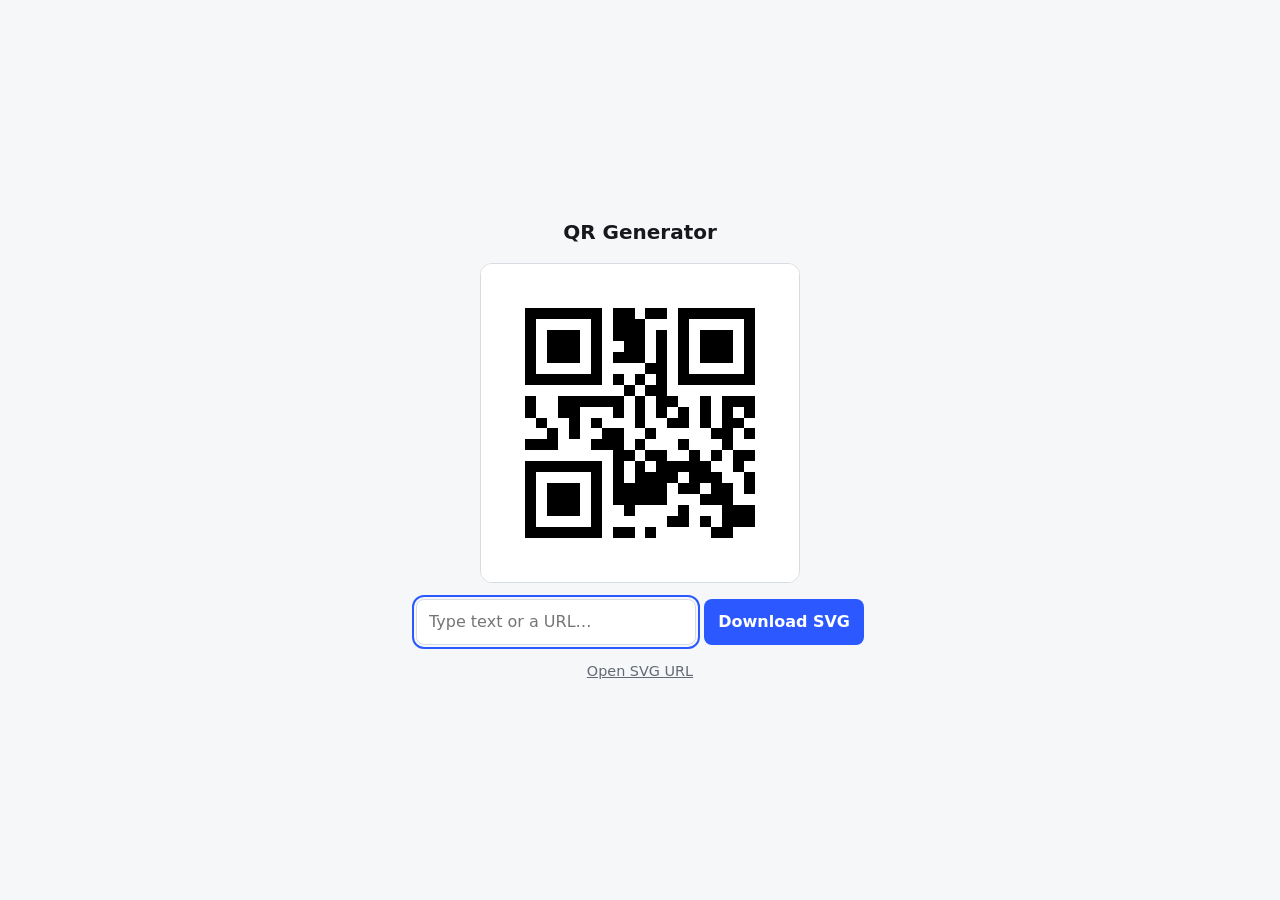
==== index.html @ 349d0437 "Add static QR code generator with shareable URL, SVG download and /svg route The /svg route is serve" ====
<!doctype html>
<html lang="en">
<head>
  <meta charset="utf-8">
  <meta name="viewport" content="width=device-width, initial-scale=1">
  <title>QR Generator</title>
  <meta name="description" content="Type text, get a QR code. Shareable URL and SVG download.">
  <link rel="stylesheet" href="style.css">
</head>
<body>
  <main>
    <h1>QR Generator</h1>

    <div id="qr" class="qr" role="img" aria-label="QR code"></div>
    <p id="error" class="error" hidden></p>

    <form id="form" class="controls" autocomplete="off">
      <label for="text" class="sr-only">Text or URL to encode</label>
      <input id="text" name="t" type="text" placeholder="Type text or a URL…" autofocus spellcheck="false">
      <button id="download" type="button">Download SVG</button>
    </form>

    <p class="links">
      <a id="svg-link" href="svg/" target="_blank" rel="noopener">Open SVG URL</a>
    </p>
  </main>

  <script src="vendor/qrcode.js"></script>
  <script src="qr.js"></script>
  <script src="app.js"></script>
</body>
</html>
---- style.css ----
:root {
  --bg: #f6f7f9;
  --fg: #16181d;
  --muted: #646a75;
  --card: #ffffff;
  --border: #d7dbe2;
  --accent: #2b59ff;
  --accent-fg: #ffffff;
  --error: #c62828;
  color-scheme: light dark;
}

@media (prefers-color-scheme: dark) {
  :root {
    --bg: #111317;
    --fg: #eceef2;
    --muted: #9aa1ad;
    --card: #1b1e24;
    --border: #2e333c;
    --accent: #6d8bff;
    --accent-fg: #0b0d12;
    --error: #ff6b6b;
  }
}

* { box-sizing: border-box; }

body {
  margin: 0;
  min-height: 100vh;
  display: grid;
  place-items: center;
  background: var(--bg);
  color: var(--fg);
  font: 16px/1.5 system-ui, -apple-system, "Segoe UI", Roboto, sans-serif;
}

main {
  width: 100%;
  max-width: 480px;
  padding: 24px 16px;
  display: flex;
  flex-direction: column;
  align-items: center;
  gap: 16px;
}

h1 {
  margin: 0;
  font-size: 1.25rem;
  font-weight: 600;
}

/* QR stays black on white in both themes so it always scans. */
.qr {
  width: 100%;
  max-width: 320px;
  aspect-ratio: 1;
  background: #fff;
  border: 1px solid var(--border);
  border-radius: 12px;
  overflow: hidden;
}

.qr svg {
  display: block;
  width: 100%;
  height: 100%;
}

.controls {
  width: 100%;
  display: flex;
  gap: 8px;
}

input {
  flex: 1;
  min-width: 0;
  padding: 10px 12px;
  font: inherit;
  color: var(--fg);
  background: var(--card);
  border: 1px solid var(--border);
  border-radius: 8px;
}

input:focus-visible,
button:focus-visible {
  outline: 2px solid var(--accent);
  outline-offset: 2px;
}

button {
  padding: 10px 14px;
  font: inherit;
  font-weight: 600;
  color: var(--accent-fg);
  background: var(--accent);
  border: 0;
  border-radius: 8px;
  cursor: pointer;
  white-space: nowrap;
}

button:disabled {
  opacity: 0.5;
  cursor: not-allowed;
}

@media (max-width: 400px) {
  .controls { flex-direction: column; }
}

.error {
  margin: 0;
  color: var(--error);
  font-size: 0.9rem;
}

.links {
  margin: 0;
  font-size: 0.9rem;
}

.links a { color: var(--muted); }

.sr-only {
  position: absolute;
  width: 1px;
  height: 1px;
  overflow: hidden;
  clip: rect(0 0 0 0);
  white-space: nowrap;
}
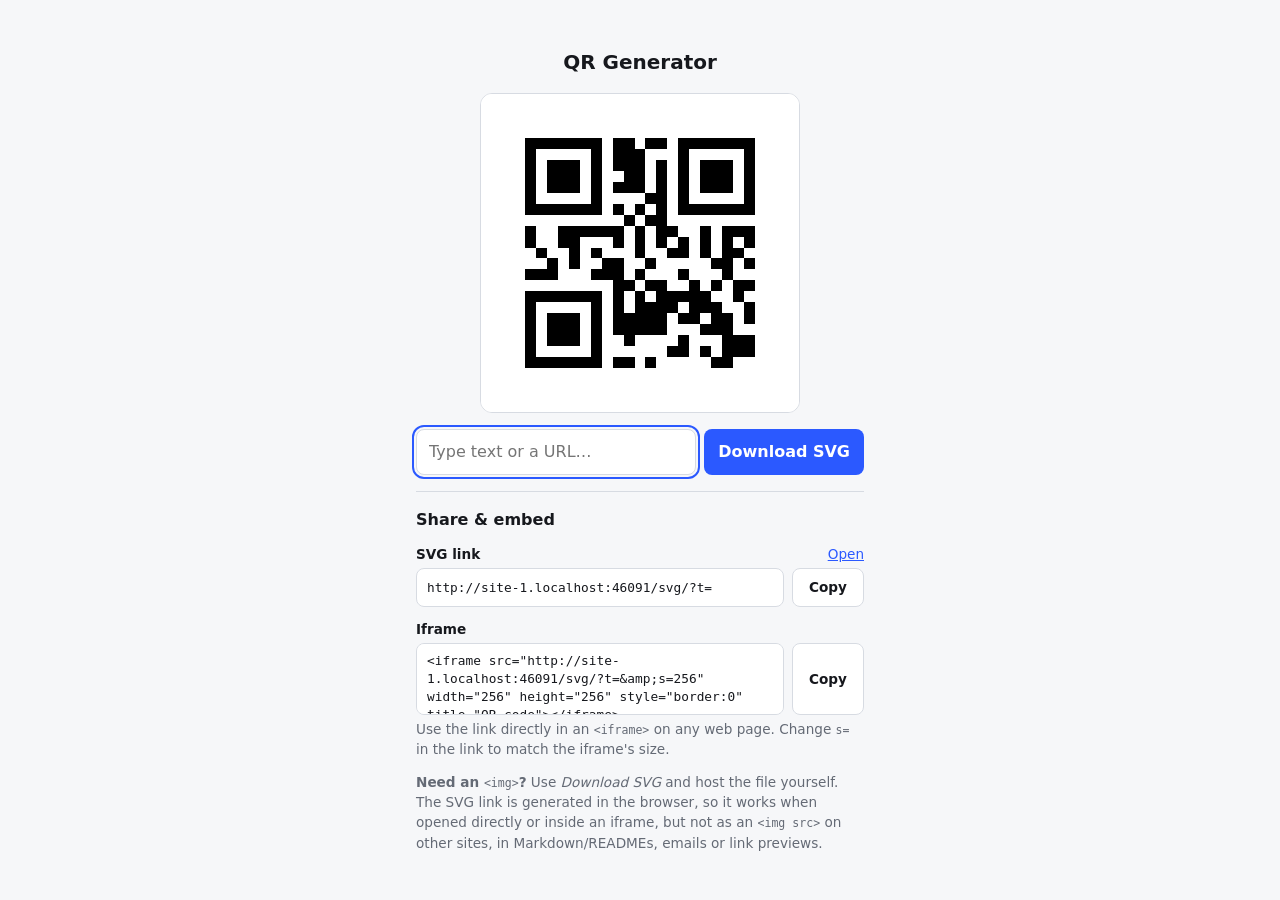
==== commit c439a2b8: "Add share & embed section with SVG link, iframe snippet and img guidance Co-Authored-By: Claude Opus" ====
--- a/index.html
+++ b/index.html
@@ -20,9 +20,38 @@
       <button id="download" type="button">Download SVG</button>
     </form>
 
-    <p class="links">
-      <a id="svg-link" href="svg/" target="_blank" rel="noopener">Open SVG URL</a>
-    </p>
+    <section class="embed" aria-labelledby="embed-title">
+      <h2 id="embed-title">Share &amp; embed</h2>
+
+      <div class="field">
+        <div class="field-head">
+          <label for="svg-url">SVG link</label>
+          <a id="svg-link" href="svg/" target="_blank" rel="noopener">Open</a>
+        </div>
+        <div class="copy-row">
+          <input id="svg-url" type="text" readonly>
+          <button type="button" class="secondary" data-copy="svg-url">Copy</button>
+        </div>
+      </div>
+
+      <div class="field">
+        <div class="field-head">
+          <label for="iframe-code">Iframe</label>
+        </div>
+        <div class="copy-row">
+          <textarea id="iframe-code" rows="3" readonly></textarea>
+          <button type="button" class="secondary" data-copy="iframe-code">Copy</button>
+        </div>
+        <p class="hint">Use the link directly in an <code>&lt;iframe&gt;</code> on any web page. Change <code>s=</code> in the link to match the iframe's size.</p>
+      </div>
+
+      <p class="hint">
+        <strong>Need an <code>&lt;img&gt;</code>?</strong>
+        Use <em>Download SVG</em> and host the file yourself. The SVG link is generated in the
+        browser, so it works when opened directly or inside an iframe, but not as an
+        <code>&lt;img src&gt;</code> on other sites, in Markdown/READMEs, emails or link previews.
+      </p>
+    </section>
   </main>
 
   <script src="vendor/qrcode.js"></script>
--- a/style.css
+++ b/style.css
@@ -118,12 +118,76 @@
   font-size: 0.9rem;
 }
 
-.links {
-  margin: 0;
-  font-size: 0.9rem;
+.embed {
+  width: 100%;
+  display: flex;
+  flex-direction: column;
+  gap: 12px;
+  padding-top: 16px;
+  border-top: 1px solid var(--border);
 }
 
-.links a { color: var(--muted); }
+h2 {
+  margin: 0;
+  font-size: 1rem;
+  font-weight: 600;
+}
+
+.field {
+  display: flex;
+  flex-direction: column;
+  gap: 4px;
+}
+
+.field-head {
+  display: flex;
+  justify-content: space-between;
+  align-items: baseline;
+  font-size: 0.85rem;
+  font-weight: 600;
+}
+
+.field-head a { color: var(--accent); font-weight: 500; }
+
+.copy-row {
+  display: flex;
+  gap: 8px;
+  align-items: stretch;
+}
+
+.copy-row input,
+textarea {
+  flex: 1;
+  min-width: 0;
+  padding: 8px 10px;
+  font: 0.8rem/1.4 ui-monospace, SFMono-Regular, Menlo, Consolas, monospace;
+  color: var(--fg);
+  background: var(--card);
+  border: 1px solid var(--border);
+  border-radius: 8px;
+  resize: none;
+}
+
+textarea:focus-visible { outline: 2px solid var(--accent); outline-offset: 2px; }
+
+button.secondary {
+  padding: 8px 12px;
+  font-size: 0.85rem;
+  color: var(--fg);
+  background: var(--card);
+  border: 1px solid var(--border);
+  min-width: 72px;
+}
+
+.hint {
+  margin: 0;
+  font-size: 0.85rem;
+  color: var(--muted);
+}
+
+code {
+  font: 0.85em ui-monospace, SFMono-Regular, Menlo, Consolas, monospace;
+}
 
 .sr-only {
   position: absolute;
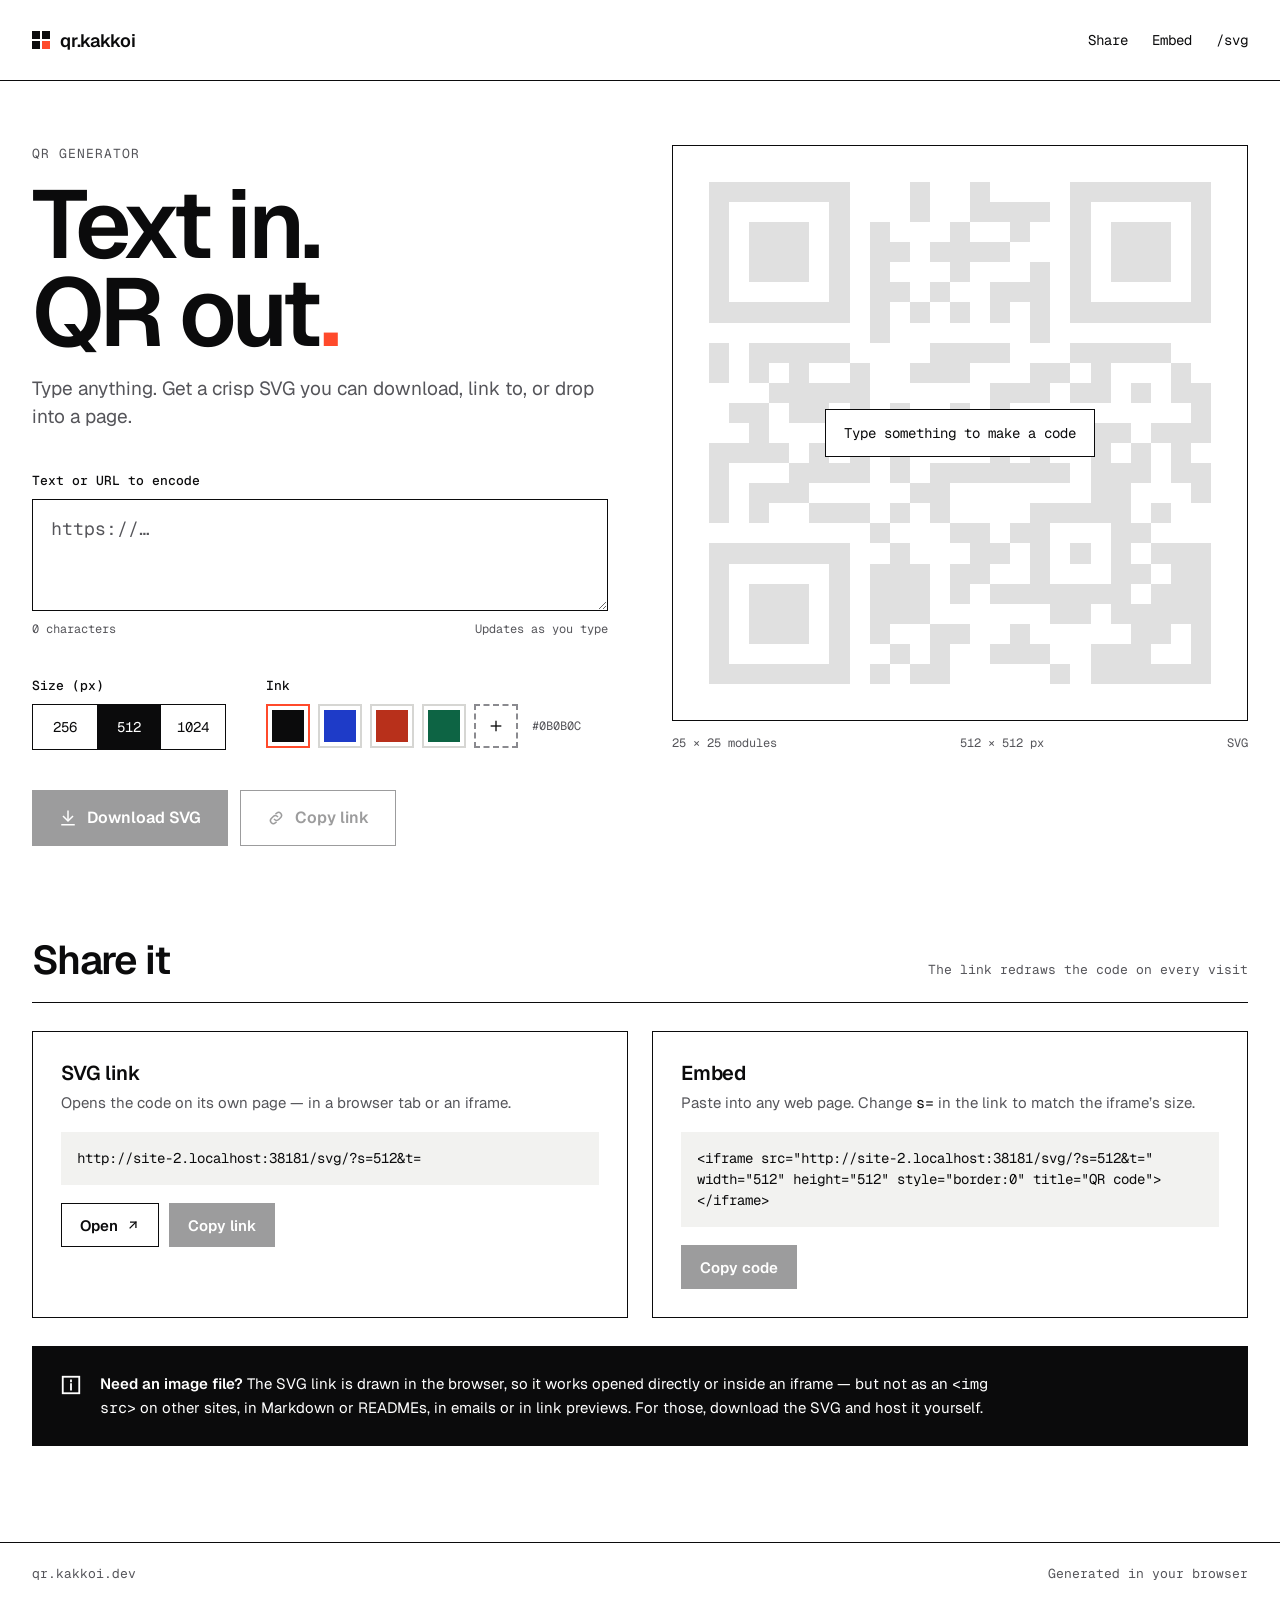
==== commit 549f3b27: "Redesign generator and /svg route per qr.kakkoi.dev spec - Swiss/brutalist layout with Geist fonts a" ====
--- a/index.html
+++ b/index.html
@@ -3,56 +3,161 @@
 <head>
   <meta charset="utf-8">
   <meta name="viewport" content="width=device-width, initial-scale=1">
-  <title>QR Generator</title>
-  <meta name="description" content="Type text, get a QR code. Shareable URL and SVG download.">
+  <title>QR Generator — qr.kakkoi.dev</title>
+  <meta name="description" content="Quickly generate QR codes, with shareable links and SVG downloads.">
+  <link rel="preconnect" href="https://fonts.googleapis.com">
+  <link rel="preconnect" href="https://fonts.gstatic.com" crossorigin>
+  <link rel="stylesheet" href="https://fonts.googleapis.com/css2?family=Geist:wght@400;500;600&family=Geist+Mono:wght@400;500&display=swap">
+  <link rel="stylesheet" href="tokens.css">
   <link rel="stylesheet" href="style.css">
 </head>
 <body>
-  <main>
-    <h1>QR Generator</h1>
+  <div class="page" id="top">
+    <div class="rule-bottom">
+      <header class="container header">
+        <a href="#top" class="brand">
+          <span class="logo" aria-hidden="true"><span></span><span></span><span></span><span></span></span>
+          <span>qr.kakkoi</span>
+        </a>
+        <nav aria-label="Sections" class="nav desktop-only">
+          <a href="#share">Share</a>
+          <a href="#embed">Embed</a>
+          <a href="svg/">/svg</a>
+        </nav>
+        <a href="#share" class="nav-mobile mobile-only">Share &amp; embed</a>
+      </header>
+    </div>
 
-    <div id="qr" class="qr" role="img" aria-label="QR code"></div>
-    <p id="error" class="error" hidden></p>
+    <main class="container main">
+      <section class="hero" aria-label="Generator">
+        <div class="hero-main">
+          <div class="intro">
+            <p class="eyebrow">QR Generator</p>
+            <h1>Text in.<br>QR out<span class="accent">.</span></h1>
+            <p class="lead desktop-only">Type anything. Get a crisp SVG you can download, link to, or drop into a page.</p>
+          </div>
 
-    <form id="form" class="controls" autocomplete="off">
-      <label for="text" class="sr-only">Text or URL to encode</label>
-      <input id="text" name="t" type="text" placeholder="Type text or a URL…" autofocus spellcheck="false">
-      <button id="download" type="button">Download SVG</button>
-    </form>
+          <div class="field">
+            <label for="qr-text" class="label">Text or URL to encode</label>
+            <textarea id="qr-text" rows="3" placeholder="https://…" spellcheck="false" autocomplete="off"></textarea>
+            <div class="meta">
+              <span><span id="char-count">0</span> characters</span>
+              <span class="desktop-only">Updates as you type</span>
+            </div>
+          </div>
 
-    <section class="embed" aria-labelledby="embed-title">
-      <h2 id="embed-title">Share &amp; embed</h2>
+          <div class="options">
+            <fieldset>
+              <legend class="label">Size (px)</legend>
+              <div class="segmented" id="sizes"></div>
+            </fieldset>
+            <fieldset>
+              <legend class="label">Ink</legend>
+              <div class="swatches" id="inks">
+                <label class="swatch swatch-custom" id="custom-swatch">
+                  <span class="swatch-fill">
+                    <svg viewBox="0 0 24 24" aria-hidden="true"><path d="M12 5v14"/><path d="M5 12h14"/></svg>
+                  </span>
+                  <input type="color" id="custom-ink" aria-label="Pick any ink color">
+                </label>
+                <span class="ink-hex" id="ink-hex">#0B0B0C</span>
+              </div>
+              <p class="ink-warning" id="ink-warning" hidden>Light colours may not scan reliably.</p>
+            </fieldset>
+          </div>
 
-      <div class="field">
-        <div class="field-head">
-          <label for="svg-url">SVG link</label>
-          <a id="svg-link" href="svg/" target="_blank" rel="noopener">Open</a>
+          <div class="actions desktop-only">
+            <button type="button" class="btn btn-primary btn-lg" data-action="download">
+              <svg class="icon" viewBox="0 0 24 24" aria-hidden="true"><path d="M12 3v12"/><path d="M6 10l6 6 6-6"/><path d="M4 21h16"/></svg>
+              Download SVG
+            </button>
+            <button type="button" class="btn btn-outline btn-lg" data-copy="link">
+              <svg class="icon" viewBox="0 0 24 24" aria-hidden="true"><path d="M10 14a4 4 0 0 0 5.6 0l3-3a4 4 0 0 0-5.6-5.6l-1 1"/><path d="M14 10a4 4 0 0 0-5.6 0l-3 3a4 4 0 0 0 5.6 5.6l1-1"/></svg>
+              <span data-label="Copy link">Copy link</span>
+            </button>
+          </div>
         </div>
-        <div class="copy-row">
-          <input id="svg-url" type="text" readonly>
-          <button type="button" class="secondary" data-copy="svg-url">Copy</button>
+
+        <figure class="preview">
+          <div class="preview-frame">
+            <div class="preview-qr" id="preview"></div>
+            <div class="preview-overlay" id="preview-overlay" hidden>
+              <p class="pill" id="preview-message">Type something to make a code</p>
+            </div>
+          </div>
+          <figcaption class="caption">
+            <span><span class="modules">0</span> × <span class="modules">0</span> modules</span>
+            <span class="desktop-only"><span class="px">512</span> × <span class="px">512</span> px</span>
+            <span class="desktop-only">SVG</span>
+            <span class="mobile-only"><span class="px">512</span> px · SVG</span>
+          </figcaption>
+        </figure>
+      </section>
+
+      <section id="share" class="share" aria-labelledby="share-title">
+        <div class="share-head">
+          <h2 id="share-title">Share it</h2>
+          <p class="desktop-only">The link redraws the code on every visit</p>
         </div>
-      </div>
 
-      <div class="field">
-        <div class="field-head">
-          <label for="iframe-code">Iframe</label>
+        <div class="cards">
+          <div class="card">
+            <div class="card-head">
+              <h3>SVG link</h3>
+              <p>Opens the code on its own page — in a browser tab or an iframe.</p>
+            </div>
+            <code class="codebox" id="link-code"></code>
+            <div class="card-actions card-actions-pair">
+              <a class="btn btn-outline btn-md" id="open-link" href="svg/" target="_blank" rel="noopener">
+                Open
+                <svg class="icon icon-sm" viewBox="0 0 24 24" aria-hidden="true"><path d="M7 17L17 7"/><path d="M8 7h9v9"/></svg>
+              </a>
+              <button type="button" class="btn btn-primary btn-md" data-copy="link">
+                <span data-label="Copy link" data-label-mobile="Copy">Copy link</span>
+              </button>
+            </div>
+          </div>
+
+          <div class="card" id="embed">
+            <div class="card-head">
+              <h3>Embed</h3>
+              <p>Paste into any web page. Change <code>s=</code> in the link to match the iframe’s size.</p>
+            </div>
+            <code class="codebox" id="embed-code"></code>
+            <div class="card-actions">
+              <button type="button" class="btn btn-primary btn-md btn-block-mobile" data-copy="embed">
+                <span data-label="Copy code">Copy code</span>
+              </button>
+            </div>
+          </div>
         </div>
-        <div class="copy-row">
-          <textarea id="iframe-code" rows="3" readonly></textarea>
-          <button type="button" class="secondary" data-copy="iframe-code">Copy</button>
+
+        <div class="note">
+          <svg class="icon note-icon" viewBox="0 0 24 24" aria-hidden="true"><rect x="3" y="3" width="18" height="18"/><path d="M12 11v6"/><path d="M12 7v1"/></svg>
+          <p><strong>Need an image file?</strong> The SVG link is drawn in the browser, so it works opened directly or inside an iframe — but not as an <code>&lt;img src&gt;</code> on other sites, in Markdown or READMEs, in emails or in link previews. For those, download the SVG and host it yourself.</p>
         </div>
-        <p class="hint">Use the link directly in an <code>&lt;iframe&gt;</code> on any web page. Change <code>s=</code> in the link to match the iframe's size.</p>
-      </div>
+      </section>
+    </main>
 
-      <p class="hint">
-        <strong>Need an <code>&lt;img&gt;</code>?</strong>
-        Use <em>Download SVG</em> and host the file yourself. The SVG link is generated in the
-        browser, so it works when opened directly or inside an iframe, but not as an
-        <code>&lt;img src&gt;</code> on other sites, in Markdown/READMEs, emails or link previews.
-      </p>
-    </section>
-  </main>
+    <div class="rule-top">
+      <footer class="container footer">
+        <span>qr.kakkoi.dev</span>
+        <span>Generated in your browser</span>
+      </footer>
+    </div>
+
+    <div class="action-bar mobile-only">
+      <button type="button" class="btn btn-primary action-bar-download" data-action="download">
+        <svg class="icon" viewBox="0 0 24 24" aria-hidden="true"><path d="M12 3v12"/><path d="M6 10l6 6 6-6"/><path d="M4 21h16"/></svg>
+        Download SVG
+      </button>
+      <button type="button" class="btn btn-outline action-bar-share" data-action="share" aria-label="Share link">
+        <svg class="icon icon-md" viewBox="0 0 24 24" aria-hidden="true"><path d="M12 15V3"/><path d="M7 8l5-5 5 5"/><path d="M5 12v9h14v-9"/></svg>
+      </button>
+    </div>
+  </div>
+
+  <div class="sr-only" aria-live="polite" id="live"></div>
 
   <script src="vendor/qrcode.js"></script>
   <script src="qr.js"></script>
--- a/tokens.css
+++ b/tokens.css
@@ -0,0 +1,54 @@
+/* qr.kakkoi.dev design tokens. Fonts are loaded from the HTML. */
+
+:root {
+  /* colour */
+  --ink: #0B0B0C;
+  --paper: #FFFFFF;
+  --muted: #55555A;
+  --code-bg: #F2F2F0;
+  --hairline: #D6D6D3;
+  --dashed: #8A8A8F;
+  --accent: #FF4A2B; /* decorative only, never text on white */
+
+  /* QR ink presets */
+  --qr-black: #0B0B0C;
+  --qr-blue: #1E3BC8;
+  --qr-red: #B8301B;
+  --qr-green: #0D6444;
+
+  /* type */
+  --font-sans: "Geist", system-ui, sans-serif;
+  --font-mono: "Geist Mono", ui-monospace, monospace;
+  --fs-h1: clamp(52px, 8vw, 96px);
+  --fs-h2: 40px;
+  --fs-h3: 20px;
+  --fs-lead: 19px;
+  --fs-body: 15px;
+  --fs-label: 13px;
+  --fs-meta: 12px;
+  --fs-input: 18px;
+
+  /* shape & space */
+  --border: 1px solid var(--ink);
+  --radius: 0;
+  --container: 1280px;
+  --gutter: clamp(20px, 4vw, 32px);
+  --section-gap: clamp(56px, 8vw, 88px);
+  --tap: 44px;
+  --btn-h-primary: 56px;
+}
+
+@media (max-width: 767px) {
+  :root {
+    --fs-h1: 52px;
+    --fs-h2: 32px;
+    --fs-h3: 18px;
+    --fs-body: 14px;
+    --fs-input: 16px; /* prevents iOS zoom */
+    --gutter: 20px;
+    --tap: 48px;
+    --btn-h-primary: 52px;
+  }
+}
+
+:focus-visible { outline: 2px solid var(--ink); outline-offset: 2px; }
--- a/style.css
+++ b/style.css
@@ -1,199 +1,638 @@
-:root {
-  --bg: #f6f7f9;
-  --fg: #16181d;
-  --muted: #646a75;
-  --card: #ffffff;
-  --border: #d7dbe2;
-  --accent: #2b59ff;
-  --accent-fg: #ffffff;
-  --error: #c62828;
-  color-scheme: light dark;
-}
-
-@media (prefers-color-scheme: dark) {
-  :root {
-    --bg: #111317;
-    --fg: #eceef2;
-    --muted: #9aa1ad;
-    --card: #1b1e24;
-    --border: #2e333c;
-    --accent: #6d8bff;
-    --accent-fg: #0b0d12;
-    --error: #ff6b6b;
-  }
-}
-
-* { box-sizing: border-box; }
+/* Generator page. Tokens live in tokens.css. */
+
+*, *::before, *::after { box-sizing: border-box; }
+
+html { color-scheme: light; }
 
 body {
   margin: 0;
-  min-height: 100vh;
-  display: grid;
-  place-items: center;
-  background: var(--bg);
-  color: var(--fg);
-  font: 16px/1.5 system-ui, -apple-system, "Segoe UI", Roboto, sans-serif;
-}
-
-main {
-  width: 100%;
-  max-width: 480px;
-  padding: 24px 16px;
-  display: flex;
-  flex-direction: column;
-  align-items: center;
-  gap: 16px;
-}
-
-h1 {
-  margin: 0;
-  font-size: 1.25rem;
-  font-weight: 600;
-}
-
-/* QR stays black on white in both themes so it always scans. */
-.qr {
-  width: 100%;
-  max-width: 320px;
-  aspect-ratio: 1;
-  background: #fff;
-  border: 1px solid var(--border);
-  border-radius: 12px;
-  overflow: hidden;
-}
-
-.qr svg {
-  display: block;
-  width: 100%;
-  height: 100%;
-}
-
-.controls {
-  width: 100%;
-  display: flex;
-  gap: 8px;
-}
-
-input {
-  flex: 1;
-  min-width: 0;
-  padding: 10px 12px;
-  font: inherit;
-  color: var(--fg);
-  background: var(--card);
-  border: 1px solid var(--border);
-  border-radius: 8px;
-}
-
-input:focus-visible,
-button:focus-visible {
-  outline: 2px solid var(--accent);
-  outline-offset: 2px;
-}
-
-button {
-  padding: 10px 14px;
-  font: inherit;
-  font-weight: 600;
-  color: var(--accent-fg);
-  background: var(--accent);
-  border: 0;
-  border-radius: 8px;
-  cursor: pointer;
-  white-space: nowrap;
-}
-
-button:disabled {
-  opacity: 0.5;
-  cursor: not-allowed;
-}
-
-@media (max-width: 400px) {
-  .controls { flex-direction: column; }
-}
-
-.error {
-  margin: 0;
-  color: var(--error);
-  font-size: 0.9rem;
-}
-
-.embed {
-  width: 100%;
-  display: flex;
-  flex-direction: column;
-  gap: 12px;
-  padding-top: 16px;
-  border-top: 1px solid var(--border);
-}
-
-h2 {
-  margin: 0;
-  font-size: 1rem;
-  font-weight: 600;
-}
-
-.field {
-  display: flex;
-  flex-direction: column;
-  gap: 4px;
-}
-
-.field-head {
-  display: flex;
-  justify-content: space-between;
-  align-items: baseline;
-  font-size: 0.85rem;
-  font-weight: 600;
-}
-
-.field-head a { color: var(--accent); font-weight: 500; }
-
-.copy-row {
-  display: flex;
-  gap: 8px;
-  align-items: stretch;
-}
-
-.copy-row input,
-textarea {
-  flex: 1;
-  min-width: 0;
-  padding: 8px 10px;
-  font: 0.8rem/1.4 ui-monospace, SFMono-Regular, Menlo, Consolas, monospace;
-  color: var(--fg);
-  background: var(--card);
-  border: 1px solid var(--border);
-  border-radius: 8px;
-  resize: none;
-}
-
-textarea:focus-visible { outline: 2px solid var(--accent); outline-offset: 2px; }
-
-button.secondary {
-  padding: 8px 12px;
-  font-size: 0.85rem;
-  color: var(--fg);
-  background: var(--card);
-  border: 1px solid var(--border);
-  min-width: 72px;
-}
-
-.hint {
-  margin: 0;
-  font-size: 0.85rem;
-  color: var(--muted);
-}
-
-code {
-  font: 0.85em ui-monospace, SFMono-Regular, Menlo, Consolas, monospace;
-}
+  background: var(--paper);
+  color: var(--ink);
+  font-family: var(--font-sans);
+  -webkit-font-smoothing: antialiased;
+}
+
+a { color: var(--ink); }
+a:hover { color: var(--muted); }
+
+h1, h2, h3, p, figure { margin: 0; }
+
+code { font-family: var(--font-mono); }
+
+button, input, textarea { font: inherit; color: inherit; border-radius: 0; }
+
+button { cursor: pointer; }
+
+.icon {
+  width: 18px;
+  height: 18px;
+  flex-shrink: 0;
+  fill: none;
+  stroke: currentColor;
+  stroke-width: 2;
+  stroke-linecap: square;
+}
+.icon-sm { width: 14px; height: 14px; stroke-width: 2.2; }
+.icon-md { width: 20px; height: 20px; }
 
 .sr-only {
   position: absolute;
   width: 1px;
   height: 1px;
+  margin: -1px;
+  padding: 0;
   overflow: hidden;
   clip: rect(0 0 0 0);
   white-space: nowrap;
-}
+  border: 0;
+}
+
+/* ---------- Page frame ---------- */
+
+.page {
+  min-height: 100vh;
+  display: flex;
+  flex-direction: column;
+}
+
+.container {
+  width: 100%;
+  max-width: var(--container);
+  margin: 0 auto;
+  padding-left: var(--gutter);
+  padding-right: var(--gutter);
+}
+
+.rule-bottom { border-bottom: var(--border); }
+.rule-top { border-top: var(--border); }
+
+.header {
+  padding-top: 18px;
+  padding-bottom: 18px;
+  display: flex;
+  flex-wrap: wrap;
+  align-items: center;
+  justify-content: space-between;
+  gap: 16px;
+}
+
+.brand {
+  display: flex;
+  align-items: center;
+  gap: 10px;
+  min-height: 44px;
+  text-decoration: none;
+  font-weight: 600;
+  font-size: 18px;
+  letter-spacing: -0.01em;
+}
+
+.logo {
+  display: grid;
+  grid-template-columns: repeat(2, minmax(0, 1fr));
+  gap: 2px;
+  width: 18px;
+  height: 18px;
+}
+.logo > span { background: var(--ink); }
+.logo > span:last-child { background: var(--accent); }
+
+.nav {
+  display: flex;
+  flex-wrap: wrap;
+  gap: 4px 24px;
+  font-family: var(--font-mono);
+  font-size: 14px;
+}
+.nav a { text-decoration: none; padding: 12px 0; }
+
+.nav-mobile {
+  display: flex;
+  align-items: center;
+  min-height: 44px;
+  padding: 0 4px;
+  text-decoration: none;
+  font-family: var(--font-mono);
+  font-size: 13px;
+}
+
+.main {
+  flex-grow: 1;
+  padding-top: clamp(28px, 6vw, 64px);
+  padding-bottom: clamp(48px, 8vw, 96px);
+  display: flex;
+  flex-direction: column;
+  gap: var(--section-gap);
+}
+
+.footer {
+  padding-top: 22px;
+  padding-bottom: 22px;
+  display: flex;
+  flex-wrap: wrap;
+  justify-content: space-between;
+  gap: 8px 24px;
+  font-family: var(--font-mono);
+  font-size: 13px;
+  color: var(--muted);
+}
+
+/* ---------- Hero ---------- */
+
+.hero {
+  display: grid;
+  grid-template-columns: repeat(auto-fit, minmax(min(100%, 440px), 1fr));
+  gap: 64px;
+  align-items: start;
+}
+
+.hero-main {
+  display: flex;
+  flex-direction: column;
+  gap: 40px;
+  min-width: 0;
+}
+
+.intro {
+  display: flex;
+  flex-direction: column;
+  gap: 18px;
+}
+
+.eyebrow {
+  font-family: var(--font-mono);
+  font-size: 13px;
+  letter-spacing: 0.08em;
+  text-transform: uppercase;
+  color: var(--muted);
+}
+
+h1 {
+  font-size: var(--fs-h1);
+  line-height: 0.92;
+  letter-spacing: -0.05em;
+  font-weight: 600;
+}
+
+.accent { color: var(--accent); }
+
+.lead {
+  font-size: var(--fs-lead);
+  line-height: 1.5;
+  color: var(--muted);
+  max-width: 30em;
+}
+
+.label {
+  font-family: var(--font-mono);
+  font-size: var(--fs-label);
+  font-weight: 500;
+}
+
+.field {
+  display: flex;
+  flex-direction: column;
+  gap: 10px;
+}
+
+textarea {
+  width: 100%;
+  font-family: var(--font-mono);
+  font-size: var(--fs-input);
+  line-height: 1.45;
+  padding: 16px 18px;
+  border: var(--border);
+  background: var(--paper);
+  resize: vertical;
+}
+textarea::placeholder { color: var(--muted); }
+
+.meta {
+  display: flex;
+  justify-content: space-between;
+  gap: 12px;
+  font-family: var(--font-mono);
+  font-size: var(--fs-meta);
+  color: var(--muted);
+}
+
+.options {
+  display: flex;
+  flex-wrap: wrap;
+  gap: 28px 40px;
+}
+
+fieldset {
+  border: 0;
+  margin: 0;
+  padding: 0;
+  min-width: 0;
+}
+
+legend {
+  padding: 0;
+  margin-bottom: 10px;
+}
+
+.segmented {
+  display: flex;
+  border: var(--border);
+}
+
+.segmented button {
+  font-family: var(--font-mono);
+  font-size: 14px;
+  min-width: 64px;
+  height: 44px;
+  padding: 0 14px;
+  border: 0;
+  background: var(--paper);
+  color: var(--ink);
+}
+.segmented button[aria-pressed="true"] {
+  background: var(--ink);
+  color: var(--paper);
+}
+
+.swatches {
+  display: flex;
+  align-items: center;
+  gap: 8px;
+}
+
+.swatch {
+  position: relative;
+  display: block;
+  width: 44px;
+  height: 44px;
+  padding: 4px;
+  border: 2px solid var(--hairline);
+  background: var(--paper);
+  flex-shrink: 0;
+}
+.swatch[aria-pressed="true"] { border-color: var(--accent); }
+
+.swatch-fill {
+  display: flex;
+  align-items: center;
+  justify-content: center;
+  width: 100%;
+  height: 100%;
+}
+
+.swatch-custom {
+  cursor: pointer;
+  border-style: dashed;
+  border-color: var(--dashed);
+}
+.swatch-custom .swatch-fill { background: var(--paper); color: var(--ink); }
+.swatch-custom svg {
+  width: 16px;
+  height: 16px;
+  fill: none;
+  stroke: currentColor;
+  stroke-width: 2;
+  stroke-linecap: square;
+}
+.swatch-custom.is-active {
+  border-style: solid;
+  border-color: var(--accent);
+}
+.swatch-custom input {
+  position: absolute;
+  inset: 0;
+  width: 100%;
+  height: 100%;
+  margin: 0;
+  padding: 0;
+  border: 0;
+  opacity: 0;
+  cursor: pointer;
+}
+.swatch-custom:focus-within {
+  outline: 2px solid var(--ink);
+  outline-offset: 2px;
+}
+
+.ink-hex {
+  margin-left: 6px;
+  font-family: var(--font-mono);
+  font-size: var(--fs-meta);
+  color: var(--muted);
+  text-transform: uppercase;
+}
+
+.ink-warning {
+  margin-top: 8px;
+  font-family: var(--font-mono);
+  font-size: var(--fs-meta);
+  color: var(--muted);
+}
+
+.actions {
+  display: flex;
+  flex-wrap: wrap;
+  gap: 12px;
+}
+
+/* ---------- Buttons ---------- */
+
+.btn {
+  display: inline-flex;
+  align-items: center;
+  justify-content: center;
+  gap: 10px;
+  border: var(--border);
+  font-family: var(--font-sans);
+  font-weight: 600;
+  text-decoration: none;
+  white-space: nowrap;
+}
+.btn-primary { background: var(--ink); color: var(--paper); }
+.btn-outline { background: var(--paper); color: var(--ink); }
+a.btn-outline:hover { color: var(--ink); }
+.btn-primary:hover:not(:disabled) { background: #2A2A2D; }
+.btn-outline:hover:not(:disabled) { background: var(--code-bg); }
+
+.btn-lg { height: var(--btn-h-primary); padding: 0 26px; font-size: 16px; }
+.btn-md { height: var(--tap); padding: 0 18px; font-size: 15px; gap: 8px; }
+
+.btn:disabled,
+.segmented button:disabled {
+  opacity: 0.4;
+  cursor: not-allowed;
+}
+
+/* ---------- Preview ---------- */
+
+.preview {
+  width: 100%;
+  max-width: 580px;
+  justify-self: end;
+  display: flex;
+  flex-direction: column;
+  gap: 14px;
+}
+
+.preview-frame {
+  position: relative;
+  border: var(--border);
+  padding: 36px;
+  background: var(--paper);
+}
+
+.preview-qr {
+  aspect-ratio: 1 / 1;
+  width: 100%;
+}
+.preview-qr svg {
+  display: block;
+  width: 100%;
+  height: 100%;
+}
+.preview-qr.is-faded { opacity: 0.12; }
+
+.preview-overlay {
+  position: absolute;
+  inset: 0;
+  display: flex;
+  align-items: center;
+  justify-content: center;
+  padding: 32px;
+}
+.preview-overlay[hidden] { display: none; }
+
+.pill {
+  background: var(--paper);
+  border: var(--border);
+  padding: 14px 18px;
+  font-family: var(--font-mono);
+  font-size: 14px;
+  text-align: center;
+}
+
+.caption {
+  display: flex;
+  flex-wrap: wrap;
+  justify-content: space-between;
+  gap: 8px 16px;
+  font-family: var(--font-mono);
+  font-size: var(--fs-meta);
+  color: var(--muted);
+}
+
+/* ---------- Share ---------- */
+
+.share {
+  display: flex;
+  flex-direction: column;
+  gap: 28px;
+}
+
+.share-head {
+  display: flex;
+  flex-wrap: wrap;
+  align-items: baseline;
+  justify-content: space-between;
+  gap: 8px 24px;
+  border-bottom: var(--border);
+  padding-bottom: 16px;
+}
+.share-head p {
+  font-family: var(--font-mono);
+  font-size: 13px;
+  color: var(--muted);
+}
+
+h2 {
+  font-size: var(--fs-h2);
+  letter-spacing: -0.03em;
+  font-weight: 600;
+}
+
+.cards {
+  display: grid;
+  grid-template-columns: repeat(auto-fit, minmax(min(100%, 420px), 1fr));
+  gap: 24px;
+}
+
+.card {
+  border: var(--border);
+  padding: 28px;
+  display: flex;
+  flex-direction: column;
+  gap: 18px;
+  min-width: 0;
+}
+
+.card-head {
+  display: flex;
+  flex-direction: column;
+  gap: 6px;
+}
+
+h3 {
+  font-size: var(--fs-h3);
+  font-weight: 600;
+  letter-spacing: -0.01em;
+}
+
+.card-head p {
+  font-size: var(--fs-body);
+  line-height: 1.5;
+  color: var(--muted);
+}
+.card-head code { color: var(--ink); }
+
+.codebox {
+  display: block;
+  background: var(--code-bg);
+  padding: 16px;
+  font-size: 14px;
+  line-height: 1.5;
+  overflow-wrap: anywhere;
+}
+
+.card-actions {
+  display: flex;
+  flex-wrap: wrap;
+  gap: 10px;
+}
+
+.note {
+  background: var(--ink);
+  color: var(--paper);
+  padding: 26px 28px;
+  display: flex;
+  gap: 18px;
+  align-items: flex-start;
+}
+.note-icon { width: 22px; height: 22px; margin-top: 2px; }
+.note p {
+  font-size: 15px;
+  line-height: 1.6;
+  max-width: 62em;
+}
+.note strong { font-weight: 600; }
+
+/* ---------- Mobile action bar ---------- */
+
+.action-bar {
+  position: sticky;
+  bottom: 0;
+  z-index: 10;
+  display: flex;
+  gap: 8px;
+  background: var(--paper);
+  border-top: var(--border);
+  padding: 12px 20px calc(20px + env(safe-area-inset-bottom));
+}
+.action-bar-download {
+  flex: 1;
+  height: 52px;
+  font-size: 16px;
+}
+.action-bar-share {
+  width: 52px;
+  height: 52px;
+  padding: 0;
+  flex-shrink: 0;
+}
+
+/* ---------- Breakpoints ---------- */
+
+@media (min-width: 768px) {
+  .mobile-only { display: none !important; }
+}
+
+@media (max-width: 767px) {
+  .desktop-only { display: none !important; }
+
+  .header {
+    height: 56px;
+    padding-top: 0;
+    padding-bottom: 0;
+  }
+  .brand { gap: 9px; font-size: 17px; }
+  .logo { width: 16px; height: 16px; }
+
+  .main {
+    padding-top: 28px;
+    padding-bottom: 40px;
+    gap: 48px;
+  }
+
+  .footer {
+    padding-top: 18px;
+    padding-bottom: 18px;
+    font-size: 12px;
+  }
+
+  /* Preview moves above the input; the left column dissolves into the hero
+     so its children can be reordered. The preview is not focusable, so tab
+     order still follows the visual order. */
+  .hero {
+    display: flex;
+    flex-direction: column;
+    align-items: stretch;
+    gap: 28px;
+  }
+  .hero-main { display: contents; }
+  .intro { order: 1; gap: 12px; }
+  .preview { order: 2; max-width: none; gap: 10px; }
+  .field { order: 3; gap: 8px; }
+  .options { order: 4; flex-direction: column; gap: 28px; }
+
+  .eyebrow { font-size: 12px; }
+  h1 { line-height: 0.94; }
+
+  .preview-frame { padding: 22px; }
+  .preview-overlay { padding: 24px; }
+  .pill { padding: 12px 16px; font-size: 13px; }
+  .caption { flex-wrap: nowrap; gap: 12px; }
+
+  textarea { padding: 14px 16px; }
+
+  .segmented {
+    display: grid;
+    grid-template-columns: repeat(3, minmax(0, 1fr));
+  }
+  .segmented button { height: 48px; font-size: 15px; min-width: 0; }
+
+  .swatches { flex-wrap: wrap; gap: 0 10px; }
+  .swatch { width: 48px; height: 48px; }
+  .swatch-custom svg { width: 18px; height: 18px; }
+  .ink-hex { width: 100%; margin: 8px 0 0; }
+
+  .share { gap: 18px; padding-top: 0; }
+  .share-head { padding-bottom: 12px; }
+
+  .card { padding: 20px; gap: 14px; }
+  .card-head { gap: 4px; }
+  .codebox { padding: 14px; font-size: 13px; }
+  .card-actions-pair {
+    display: grid;
+    grid-template-columns: repeat(2, minmax(0, 1fr));
+    gap: 8px;
+  }
+  .card .btn { height: 48px; }
+  .card .btn-primary { background: var(--paper); color: var(--ink); }
+  .card .btn-primary:hover:not(:disabled) { background: var(--code-bg); }
+  .btn-block-mobile { width: 100%; }
+  .cards { gap: 18px; }
+
+  .note {
+    padding: 20px;
+    flex-direction: column;
+    gap: 10px;
+  }
+  .note-icon { margin-top: 0; }
+  .note p { font-size: 14px; }
+}
+
+/* On the dark note bar the focus ring is white. */
+.note :focus-visible { outline-color: var(--paper); }
+
+@media (prefers-reduced-motion: reduce) {
+  * { transition: none !important; animation: none !important; }
+}
